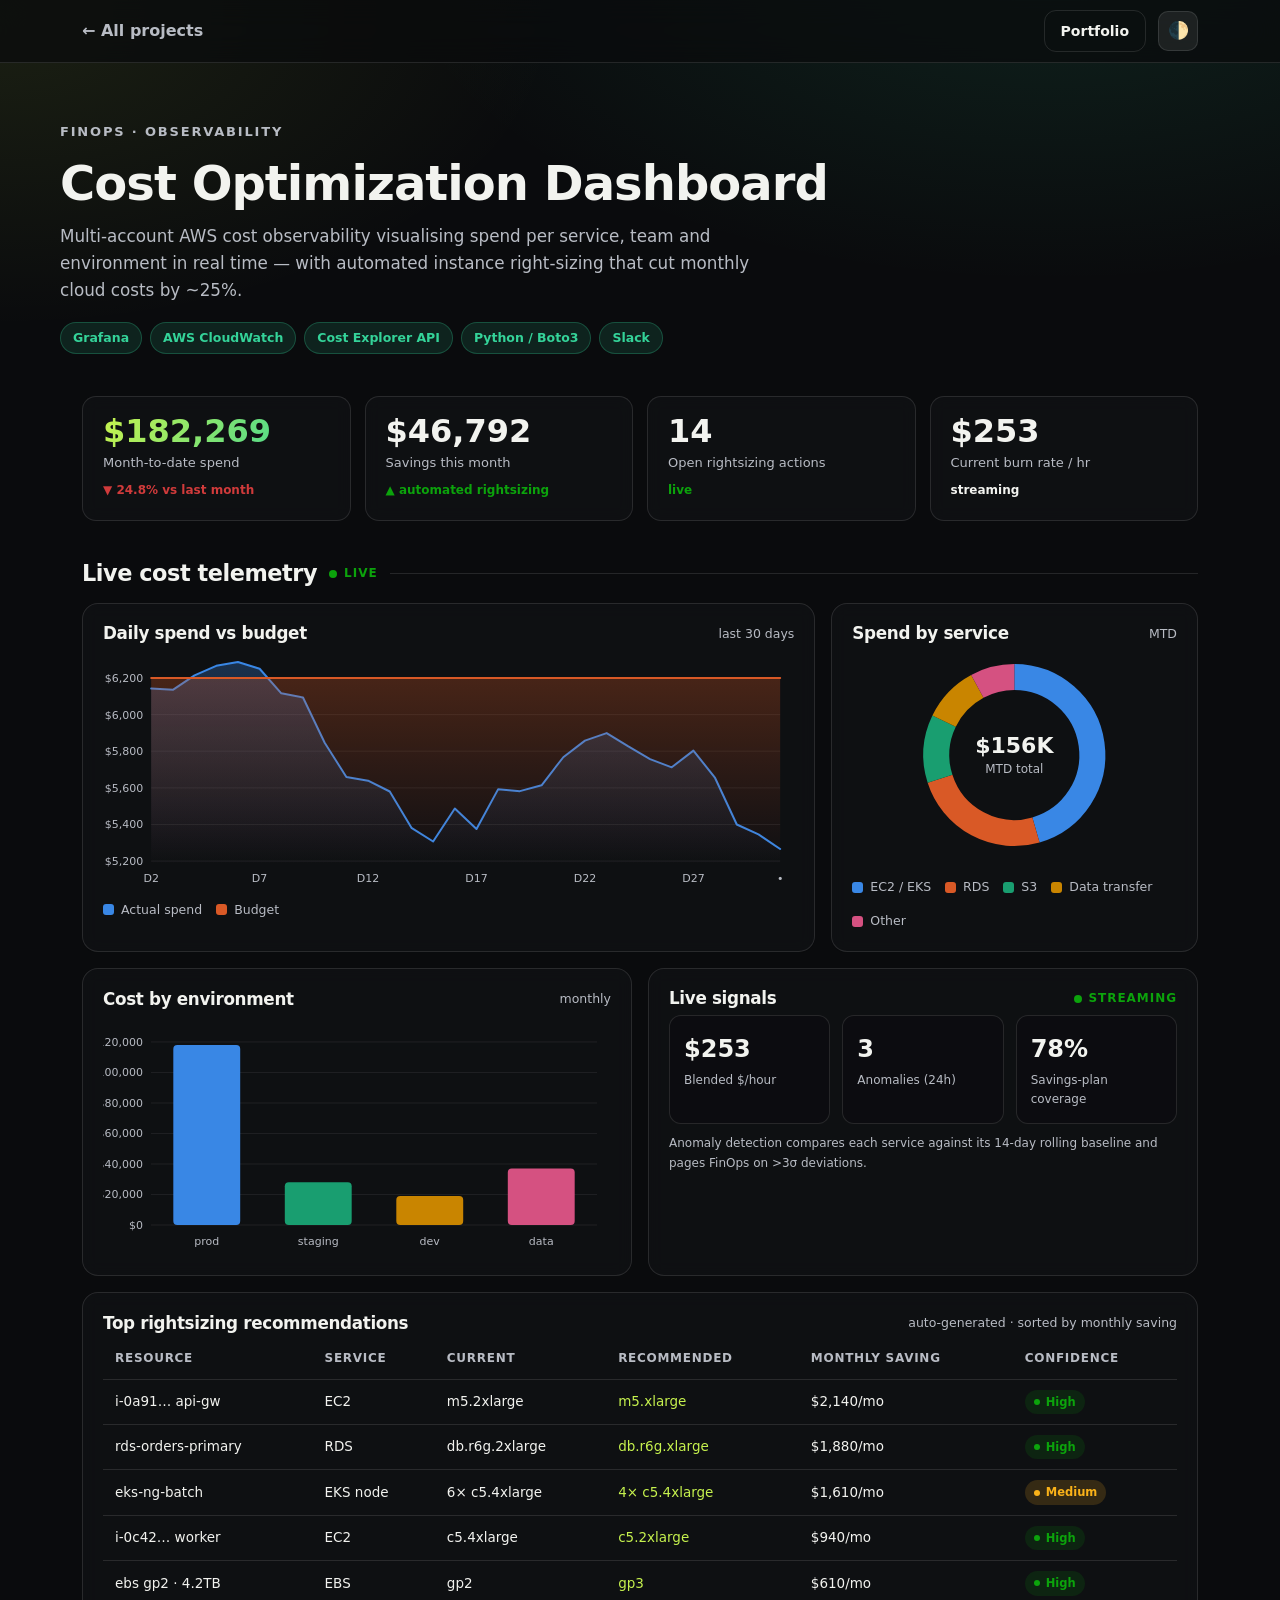
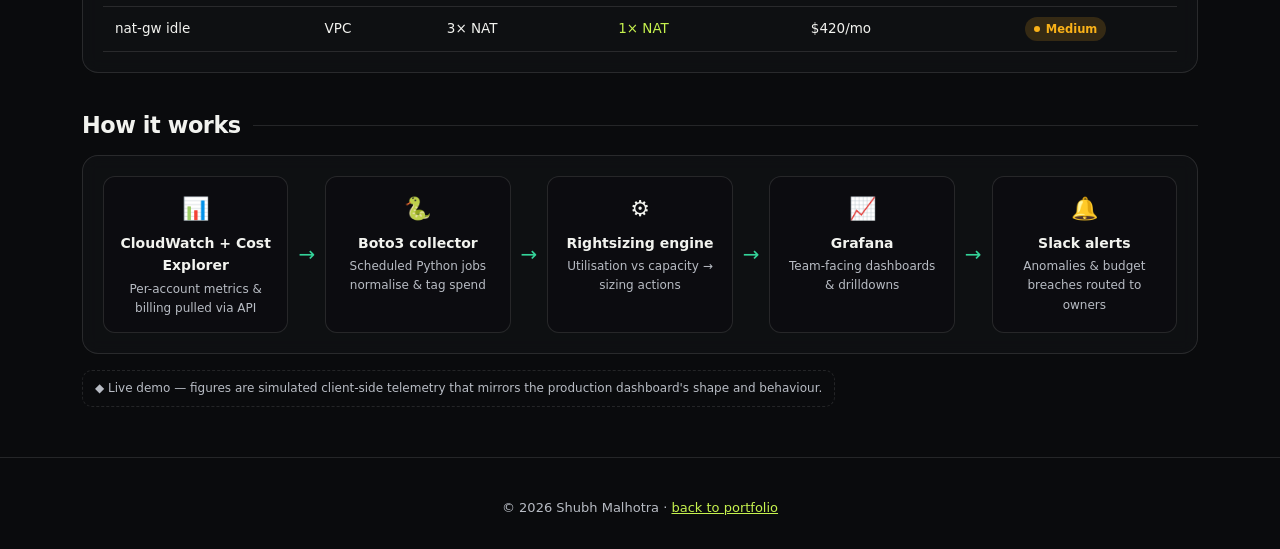
==== cost-optimisation/index.html @ b4caeeb5 "chore: add projects" ====
<!doctype html>
<html lang="en">
<head>
  <meta charset="utf-8" />
  <meta name="viewport" content="width=device-width,initial-scale=1" />
  <title>Cost Optimization Dashboard — Shubh Malhotra</title>
  <meta name="description" content="Multi-account AWS cost observability & automated rightsizing — live demo dashboard." />
  <link rel="icon" type="image/svg+xml" href="../favicon.svg" />
  <link rel="stylesheet" href="../base.css" />
  <link rel="stylesheet" href="../dashboard.css" />
  <script>(function(){document.documentElement.classList.add('js');try{if(localStorage.getItem('theme')==='light')document.documentElement.classList.add('light');}catch(e){}})();</script>
</head>
<body>
  <nav class="dash-nav">
    <div class="wrap">
      <a class="back-link" href="https://s3cretagent.github.io/portfolio/#projects">← All projects</a>
      <div class="right">
        <a class="btn btn-ghost" href="https://s3cretagent.github.io/portfolio/">Portfolio</a>
        <button id="themeToggle" aria-label="Toggle theme">🌓</button>
      </div>
    </div>
  </nav>

  <header class="dash-hero wrap">
    <p class="crumb">FinOps · Observability</p>
    <h1>Cost Optimization Dashboard</h1>
    <p class="lede">Multi-account AWS cost observability visualising spend per service, team and environment in real time — with automated instance right-sizing that cut monthly cloud costs by ~25%.</p>
    <div class="stack-pills"><span>Grafana</span><span>AWS CloudWatch</span><span>Cost Explorer API</span><span>Python / Boto3</span><span>Slack</span></div>
  </header>

  <section class="wrap">
    <div class="tiles">
      <div class="tile reveal"><div class="k grad" id="t-spend">$0</div><div class="lbl">Month-to-date spend</div><div class="delta down" id="t-spend-d">▼ 24.8% vs last month</div></div>
      <div class="tile reveal"><div class="k" id="t-save">$0</div><div class="lbl">Savings this month</div><div class="delta up">▲ automated rightsizing</div></div>
      <div class="tile reveal"><div class="k" id="t-recs">0</div><div class="lbl">Open rightsizing actions</div><div class="delta up" id="t-recs-d">live</div></div>
      <div class="tile reveal"><div class="k" id="t-burn">$0</div><div class="lbl">Current burn rate / hr</div><div class="delta" id="t-burn-d">live</div></div>
    </div>
  </section>

  <section class="wrap">
    <div class="section-h"><h2>Live cost telemetry</h2><span class="live"><span class="pip"></span>Live</span><span class="line"></span></div>
    <div class="grid g-3">
      <div class="panel reveal">
        <div class="panel-head"><h3>Daily spend vs budget</h3><span class="sub">last 30 days</span></div>
        <div id="c-trend"></div>
        <div class="legend"><span><i style="background:var(--s1)"></i>Actual spend</span><span><i style="background:var(--s2)"></i>Budget</span></div>
      </div>
      <div class="panel reveal">
        <div class="panel-head"><h3>Spend by service</h3><span class="sub">MTD</span></div>
        <div id="c-donut"></div>
        <div class="legend" id="donut-legend"></div>
      </div>
    </div>

    <div class="grid g-2" style="margin-top:16px">
      <div class="panel reveal">
        <div class="panel-head"><h3>Cost by environment</h3><span class="sub">monthly</span></div>
        <div id="c-bars"></div>
      </div>
      <div class="panel reveal">
        <div class="panel-head"><h3>Live signals</h3><span class="live"><span class="pip"></span>streaming</span></div>
        <div class="metrics" style="margin-top:6px">
          <div class="metric"><div class="mv" id="m-hr">$0</div><div class="ml">Blended $/hour</div></div>
          <div class="metric"><div class="mv" id="m-anom">0</div><div class="ml">Anomalies (24h)</div></div>
          <div class="metric"><div class="mv" id="m-cov">0%</div><div class="ml">Savings-plan coverage</div></div>
        </div>
        <p class="panel-note">Anomaly detection compares each service against its 14-day rolling baseline and pages FinOps on &gt;3σ deviations.</p>
      </div>
    </div>

    <div class="panel reveal" style="margin-top:16px">
      <div class="panel-head"><h3>Top rightsizing recommendations</h3><span class="sub">auto-generated · sorted by monthly saving</span></div>
      <div class="tbl-wrap">
        <table class="data">
          <thead><tr><th>Resource</th><th>Service</th><th>Current</th><th>Recommended</th><th>Monthly saving</th><th>Confidence</th></tr></thead>
          <tbody id="rec-body"></tbody>
        </table>
      </div>
    </div>
  </section>

  <section class="wrap">
    <div class="section-h"><h2>How it works</h2><span class="line"></span></div>
    <div class="panel reveal">
      <div class="flow">
        <div class="node"><div class="ico">📊</div><div class="nt">CloudWatch + Cost Explorer</div><div class="nd">Per-account metrics & billing pulled via API</div></div>
        <div class="arrow">→</div>
        <div class="node"><div class="ico">🐍</div><div class="nt">Boto3 collector</div><div class="nd">Scheduled Python jobs normalise & tag spend</div></div>
        <div class="arrow">→</div>
        <div class="node"><div class="ico">⚙️</div><div class="nt">Rightsizing engine</div><div class="nd">Utilisation vs capacity → sizing actions</div></div>
        <div class="arrow">→</div>
        <div class="node"><div class="ico">📈</div><div class="nt">Grafana</div><div class="nd">Team-facing dashboards & drilldowns</div></div>
        <div class="arrow">→</div>
        <div class="node"><div class="ico">🔔</div><div class="nt">Slack alerts</div><div class="nd">Anomalies & budget breaches routed to owners</div></div>
      </div>
    </div>
    <p style="margin-top:16px"><span class="demo-note">◆ Live demo — figures are simulated client-side telemetry that mirrors the production dashboard's shape and behaviour.</span></p>
  </section>

  <footer class="foot">© <span id="year"></span> Shubh Malhotra · <a href="https://s3cretagent.github.io/portfolio/" style="color:var(--accent)">back to portfolio</a></footer>

  <script src="../dashboard.js"></script>
  <script>
  (function () {
    const D = window.Dash; if (!D) return;
    // ---- daily spend trend (30d) ----
    const days = 30, labels = [], actual = [], budget = [];
    for (let i = 0; i < days; i++) {
      labels.push('D' + (i + 1));
      const base = 6050 + Math.sin(i / 3) * 320 - i * 22; // slight downward trend from optimisation
      actual.push(Math.round(base + (Math.random() - 0.5) * 260));
      budget.push(6200);
    }
    const trend = D.lineChart(document.getElementById('c-trend'), {
      labels, area: true, yfmt: D.fmt.usd,
      series: [ { name: 'Actual spend', color: D.css('--s1'), data: actual }, { name: 'Budget', color: D.css('--s2'), data: budget } ],
    });

    // ---- donut: spend by service ----
    const svc = [
      { label: 'EC2 / EKS', value: 71200, color: D.css('--s1') },
      { label: 'RDS', value: 38400, color: D.css('--s2') },
      { label: 'S3', value: 18900, color: D.css('--s3') },
      { label: 'Data transfer', value: 15600, color: D.css('--s4') },
      { label: 'Other', value: 12300, color: D.css('--s5') },
    ];
    const svcTotal = svc.reduce((a, s) => a + s.value, 0);
    D.donut(document.getElementById('c-donut'), svc, { v: '$' + (svcTotal / 1000).toFixed(0) + 'K', l: 'MTD total' });
    document.getElementById('donut-legend').innerHTML = svc.map((s) => `<span><i style="background:${s.color}"></i>${s.label}</span>`).join('');

    // ---- bars: cost by environment ----
    D.barChart(document.getElementById('c-bars'), { yfmt: D.fmt.usd, data: [
      { label: 'prod', value: 118000, color: D.css('--s1') }, { label: 'staging', value: 28000, color: D.css('--s3') },
      { label: 'dev', value: 19000, color: D.css('--s4') }, { label: 'data', value: 37000, color: D.css('--s5') },
    ] });

    // ---- recommendations table ----
    const recs = [
      ['i-0a91… api-gw', 'EC2', 'm5.2xlarge', 'm5.xlarge', 2140, 'ok', 'High'],
      ['rds-orders-primary', 'RDS', 'db.r6g.2xlarge', 'db.r6g.xlarge', 1880, 'ok', 'High'],
      ['eks-ng-batch', 'EKS node', '6× c5.4xlarge', '4× c5.4xlarge', 1610, 'warn', 'Medium'],
      ['i-0c42… worker', 'EC2', 'c5.4xlarge', 'c5.2xlarge', 940, 'ok', 'High'],
      ['ebs gp2 · 4.2TB', 'EBS', 'gp2', 'gp3', 610, 'ok', 'High'],
      ['nat-gw idle', 'VPC', '3× NAT', '1× NAT', 420, 'warn', 'Medium'],
    ];
    document.getElementById('rec-body').innerHTML = recs.map((r) =>
      `<tr><td>${r[0]}</td><td>${r[1]}</td><td>${r[2]}</td><td style="color:var(--accent)">${r[3]}</td><td>$${r[4].toLocaleString()}/mo</td><td><span class="pill ${r[5]}"><span class="d"></span>${r[6]}</span></td></tr>`).join('');

    // ---- hero tiles + live ----
    D.countUp(document.getElementById('t-spend'), 182300, 1500, D.fmt.usd);
    D.countUp(document.getElementById('t-save'), 46800, 1500, D.fmt.usd);
    document.getElementById('t-recs').textContent = recs.length + 8;
    let burn = 251, hr = 251, anom = 3, cov = 78, mtd = 182300;
    D.every(2200, () => {
      burn = D.drift(burn, 12, 228, 274); document.getElementById('t-burn').textContent = '$' + burn.toFixed(0);
      document.getElementById('m-hr').textContent = '$' + burn.toFixed(0);
      hr = burn; if (Math.random() < 0.18) anom = D.clamp(anom + (Math.random() < 0.5 ? 1 : -1), 0, 9);
      document.getElementById('m-anom').textContent = anom;
      cov = D.drift(cov, 1.2, 74, 83); document.getElementById('m-cov').textContent = cov.toFixed(0) + '%';
      mtd += burn * 0.6; document.getElementById('t-spend').textContent = D.fmt.usd(mtd);
      // push a new trend point occasionally
      const s = trend.state; s.actual;
      const a = s.series[0].data; a.push(D.clamp(a[a.length - 1] + (Math.random() - 0.5) * 260, 5200, 6400)); a.shift();
      s.labels.push('•'); s.labels.shift(); trend.update({});
    });
    document.getElementById('t-burn-d').textContent = 'streaming';
  })();
  </script>
</body>
</html>
---- base.css ----
/* =========================================================
   Base design tokens for the projects site (self-contained,
   mirrors the portfolio's Ink & Lime system).
   ========================================================= */
:root {
  --bg: #0a0b0d;
  --bg-soft: #131418;
  --surface: rgba(17, 19, 22, 0.62);
  --surface-2: rgba(255, 255, 255, 0.08);
  --border: rgba(255, 255, 255, 0.11);
  --text: #f2f3ef;
  --muted: #b8bcc4;
  --accent: #c6f24e;
  --accent2: #34d399;
  --accent3: #6ee7b7;
  --grad: linear-gradient(120deg, #c6f24e, #34d399);
  --ring: rgba(198, 242, 78, 0.45);
  --ink: #0a0b0d;
  --radius: 16px;
  color-scheme: dark;
}
html.light {
  --bg: #f4f5ef;
  --bg-soft: #ffffff;
  --surface: rgba(16, 24, 16, 0.03);
  --surface-2: rgba(16, 24, 16, 0.055);
  --border: rgba(16, 24, 16, 0.11);
  --text: #14160f;
  --muted: #5b6157;
  --accent: #3f9a34;
  --accent2: #0e7a5f;
  --accent3: #0e7a5f;
  --grad: linear-gradient(120deg, #3fa34d, #0e7a5f);
  --ring: rgba(63, 163, 77, 0.30);
  --ink: #f4f5ef;
  color-scheme: light;
}

* { box-sizing: border-box; }
html { scroll-behavior: smooth; }
body {
  margin: 0;
  background: var(--bg);
  color: var(--text);
  font-family: Inter, ui-sans-serif, system-ui, -apple-system, "Segoe UI", Roboto, "Helvetica Neue", Arial, sans-serif;
  line-height: 1.6;
  -webkit-font-smoothing: antialiased;
  -moz-osx-font-smoothing: grayscale;
}
a { color: inherit; }
h1, h2, h3, h4 { line-height: 1.15; letter-spacing: -0.02em; }

.grad-text {
  background: linear-gradient(120deg, var(--accent), var(--accent2), var(--accent3), var(--accent));
  background-size: 250% 100%;
  -webkit-background-clip: text; background-clip: text; -webkit-text-fill-color: transparent;
  animation: sheen 7s ease-in-out infinite;
}
@keyframes sheen { 0%, 100% { background-position: 0% 50%; } 50% { background-position: 100% 50%; } }

.btn {
  display: inline-flex; align-items: center; justify-content: center; gap: 8px;
  padding: 9px 16px; border-radius: 12px; font-weight: 600; font-size: 14px;
  text-decoration: none; border: 1px solid var(--border); background: var(--surface-2);
  color: var(--text); cursor: pointer;
  transition: transform 0.18s ease, box-shadow 0.25s ease, background 0.25s ease, border-color 0.25s ease;
}
.btn:hover { transform: translateY(-2px); }
.btn-primary { background: var(--grad); color: var(--ink); border: none; box-shadow: 0 8px 24px var(--ring); }
.btn-ghost { background: transparent; }
.btn-ghost:hover { border-color: var(--accent); color: var(--accent); }

#themeToggle {
  width: 40px; height: 40px; display: grid; place-items: center;
  background: var(--surface-2); border: 1px solid var(--border); border-radius: 10px;
  font-size: 17px; cursor: pointer; transition: transform 0.2s ease;
}
#themeToggle:hover { transform: scale(1.06); }

/* reveal */
html.js .reveal { opacity: 0; transform: translateY(22px); transition: opacity 0.7s cubic-bezier(0.2,0.7,0.2,1), transform 0.7s cubic-bezier(0.2,0.7,0.2,1); }
html.js .reveal.in { opacity: 1; transform: none; }

@media (prefers-reduced-motion: reduce) {
  html.js .reveal { opacity: 1; transform: none; transition: none; }
  .grad-text { animation: none; }
  * { scroll-behavior: auto; }
}
---- dashboard.css ----
/* =========================================================
   Project dashboard pages — shared styles
   (relies on ../styles.css for the base design tokens)
   ========================================================= */

body {
  overflow-x: hidden;
  background:
    radial-gradient(1100px 560px at 82% -6%, color-mix(in srgb, var(--accent2) 12%, transparent), transparent 60%),
    radial-gradient(900px 500px at 0% 2%, color-mix(in srgb, var(--accent) 9%, transparent), transparent 62%),
    var(--bg);
  background-attachment: fixed;
}

/* chart series palette (validated for dark & light) */
:root {
  --s1: #3987e5; --s2: #d95926; --s3: #199e70; --s4: #c98500; --s5: #d55181;
  --ok: #0ca30c; --warn: #fab219; --crit: #d03b3b;
  --grid: rgba(255, 255, 255, 0.07);
  --axis: rgba(255, 255, 255, 0.30);
  --panel: rgba(17, 19, 22, 0.72);
}
html.light {
  --s1: #2a78d6; --s2: #eb6834; --s3: #1baf7a; --s4: #eda100; --s5: #e87ba4;
  --ok: #0ca30c; --warn: #fab219; --crit: #d03b3b;
  --grid: rgba(16, 24, 16, 0.10);
  --axis: rgba(16, 24, 16, 0.35);
  --panel: rgba(255, 255, 255, 0.82);
}

.wrap { max-width: 1160px; margin: 0 auto; padding: 0 22px; }

/* ---- top bar ---- */
.dash-nav {
  position: sticky; top: 0; z-index: 100;
  backdrop-filter: blur(14px); -webkit-backdrop-filter: blur(14px);
  background: color-mix(in srgb, var(--bg) 74%, transparent);
  border-bottom: 1px solid var(--border);
}
.dash-nav .wrap { display: flex; align-items: center; justify-content: space-between; height: 62px; }
.back-link { display: inline-flex; align-items: center; gap: 8px; text-decoration: none; color: var(--muted); font-weight: 600; transition: color 0.2s; }
.back-link:hover { color: var(--text); }
.dash-nav .right { display: flex; align-items: center; gap: 12px; }

/* ---- hero ---- */
.dash-hero { padding: 46px 0 8px; }
.crumb { color: var(--muted); font-size: 13px; letter-spacing: 0.14em; text-transform: uppercase; font-weight: 700; }
.dash-hero h1 { font-size: clamp(1.9rem, 4.6vw, 3rem); margin: 10px 0 12px; letter-spacing: -0.02em; }
.dash-hero .lede { color: var(--muted); max-width: 68ch; font-size: 1.05rem; margin: 0 0 18px; }
.stack-pills { display: flex; flex-wrap: wrap; gap: 8px; margin-bottom: 8px; }
.stack-pills span {
  font-size: 12.5px; font-weight: 600; padding: 5px 12px; border-radius: 999px;
  color: var(--accent2); background: color-mix(in srgb, var(--accent2) 12%, transparent);
  border: 1px solid color-mix(in srgb, var(--accent2) 26%, transparent);
}

/* ---- stat tiles (hero numbers) ---- */
.tiles { display: grid; grid-template-columns: repeat(4, 1fr); gap: 14px; margin: 26px 0; }
.tile { background: var(--panel); border: 1px solid var(--border); border-radius: 14px; padding: 18px 20px; backdrop-filter: blur(8px); }
.tile .k { font-size: clamp(1.5rem, 3vw, 2rem); font-weight: 800; line-height: 1; }
.tile .k.grad { background: var(--grad); -webkit-background-clip: text; background-clip: text; -webkit-text-fill-color: transparent; }
.tile .lbl { color: var(--muted); font-size: 13px; margin-top: 6px; }
.tile .delta { font-size: 12px; font-weight: 700; margin-top: 8px; display: inline-flex; align-items: center; gap: 4px; }
.delta.up { color: var(--ok); } .delta.down { color: var(--crit); }

/* ---- panels ---- */
.grid { display: grid; gap: 16px; }
.g-2 { grid-template-columns: 1fr 1fr; }
.g-3 { grid-template-columns: 2fr 1fr; }
.panel {
  background: var(--panel); border: 1px solid var(--border); border-radius: 16px;
  padding: 20px; backdrop-filter: blur(8px); min-width: 0;
}
.panel-head { display: flex; align-items: center; justify-content: space-between; gap: 10px; margin-bottom: 6px; }
.panel-head h3 { margin: 0; font-size: 1.05rem; }
.panel-head .sub { color: var(--muted); font-size: 12.5px; }
.panel-note { color: var(--muted); font-size: 12px; margin: 10px 0 0; }

.section-h { display: flex; align-items: center; gap: 12px; margin: 40px 0 16px; }
.section-h h2 { margin: 0; font-size: 1.4rem; letter-spacing: -0.02em; }
.section-h .line { flex: 1; height: 1px; background: var(--border); }

/* ---- live badge ---- */
.live { display: inline-flex; align-items: center; gap: 7px; font-size: 12px; font-weight: 700; color: var(--ok); text-transform: uppercase; letter-spacing: 0.08em; }
.live .pip { width: 8px; height: 8px; border-radius: 50%; background: var(--ok); box-shadow: 0 0 0 0 var(--ok); animation: livepulse 1.8s infinite; }
@keyframes livepulse { 0% { box-shadow: 0 0 0 0 color-mix(in srgb, var(--ok) 70%, transparent); } 70% { box-shadow: 0 0 0 8px transparent; } 100% { box-shadow: 0 0 0 0 transparent; } }

/* ---- metric strip ---- */
.metrics { display: grid; grid-template-columns: repeat(3, 1fr); gap: 12px; }
.metric { background: color-mix(in srgb, var(--bg) 40%, transparent); border: 1px solid var(--border); border-radius: 12px; padding: 14px; }
.metric .mv { font-size: 1.5rem; font-weight: 800; font-variant-numeric: tabular-nums; }
.metric .ml { color: var(--muted); font-size: 12px; margin-top: 3px; }

/* ---- charts ---- */
.chart { width: 100%; display: block; }
.chart-wrap { position: relative; }
.legend { display: flex; flex-wrap: wrap; gap: 14px; margin-top: 10px; }
.legend span { display: inline-flex; align-items: center; gap: 7px; font-size: 12.5px; color: var(--muted); }
.legend i { width: 11px; height: 11px; border-radius: 3px; display: inline-block; }
.tip {
  position: absolute; pointer-events: none; z-index: 5; opacity: 0; transform: translate(-50%, -120%);
  background: color-mix(in srgb, var(--bg-soft) 92%, transparent); border: 1px solid var(--border);
  border-radius: 10px; padding: 8px 11px; font-size: 12px; white-space: nowrap;
  box-shadow: 0 10px 30px rgba(0,0,0,0.4); transition: opacity 0.12s;
}
.tip b { font-variant-numeric: tabular-nums; }

/* ---- data table ---- */
.tbl-wrap { overflow-x: auto; }
table.data { width: 100%; border-collapse: collapse; font-size: 13.5px; }
table.data th, table.data td { text-align: left; padding: 10px 12px; border-bottom: 1px solid var(--border); white-space: nowrap; }
table.data th { color: var(--muted); font-weight: 600; font-size: 12px; text-transform: uppercase; letter-spacing: 0.06em; }
table.data td { font-variant-numeric: tabular-nums; }
table.data tr:hover td { background: color-mix(in srgb, var(--accent) 6%, transparent); }
.pill { display: inline-flex; align-items: center; gap: 6px; padding: 3px 9px; border-radius: 999px; font-size: 11.5px; font-weight: 700; }
.pill.ok { color: var(--ok); background: color-mix(in srgb, var(--ok) 14%, transparent); }
.pill.warn { color: var(--warn); background: color-mix(in srgb, var(--warn) 16%, transparent); }
.pill.crit { color: var(--crit); background: color-mix(in srgb, var(--crit) 15%, transparent); }
.pill .d { width: 6px; height: 6px; border-radius: 50%; background: currentColor; }

/* ---- architecture flow ---- */
.flow { display: flex; flex-wrap: wrap; align-items: stretch; gap: 10px; }
.node {
  flex: 1 1 150px; background: color-mix(in srgb, var(--bg) 40%, transparent);
  border: 1px solid var(--border); border-radius: 12px; padding: 14px; text-align: center;
}
.node .ico { font-size: 22px; }
.node .nt { font-weight: 700; margin-top: 6px; font-size: 14px; }
.node .nd { color: var(--muted); font-size: 12px; margin-top: 3px; }
.arrow { display: flex; align-items: center; color: var(--accent2); font-size: 20px; }

/* ---- cluster grid (k8s page) ---- */
.cluster-grid { display: grid; grid-template-columns: repeat(auto-fill, minmax(96px, 1fr)); gap: 8px; }
.cnode { border: 1px solid var(--border); border-radius: 10px; padding: 10px; text-align: center; background: color-mix(in srgb, var(--bg) 40%, transparent); transition: transform 0.15s, border-color 0.2s; cursor: default; }
.cnode:hover { transform: translateY(-2px); border-color: color-mix(in srgb, var(--accent) 40%, var(--border)); }
.cnode .cid { font-size: 12px; font-weight: 700; }
.cnode .cst { font-size: 10.5px; margin-top: 4px; }
.cnode .bar { height: 4px; border-radius: 2px; background: var(--border); margin-top: 8px; overflow: hidden; }
.cnode .bar i { display: block; height: 100%; background: var(--s3); }

/* ---- log stream ---- */
.logs { font-family: ui-monospace, SFMono-Regular, Menlo, monospace; font-size: 12px; line-height: 1.7; max-height: 220px; overflow: hidden; }
.logs .ln { display: flex; gap: 10px; opacity: 0; animation: logIn 0.3s forwards; }
.logs .t { color: var(--muted); }
.logs .lv { font-weight: 700; }
.logs .lv.info { color: var(--s1); } .logs .lv.ok { color: var(--ok); } .logs .lv.warn { color: var(--warn); }
@keyframes logIn { from { opacity: 0; transform: translateY(6px); } to { opacity: 1; transform: none; } }

.foot { text-align: center; color: var(--muted); font-size: 13px; padding: 40px 0 30px; border-top: 1px solid var(--border); margin-top: 50px; }
.demo-note { font-size: 12px; color: var(--muted); border: 1px dashed var(--border); border-radius: 10px; padding: 8px 12px; display: inline-flex; align-items: center; gap: 8px; }

@media (max-width: 860px) {
  .tiles { grid-template-columns: repeat(2, 1fr); }
  .g-2, .g-3 { grid-template-columns: 1fr; }
  .metrics { grid-template-columns: 1fr; }
  .arrow { transform: rotate(90deg); }
}
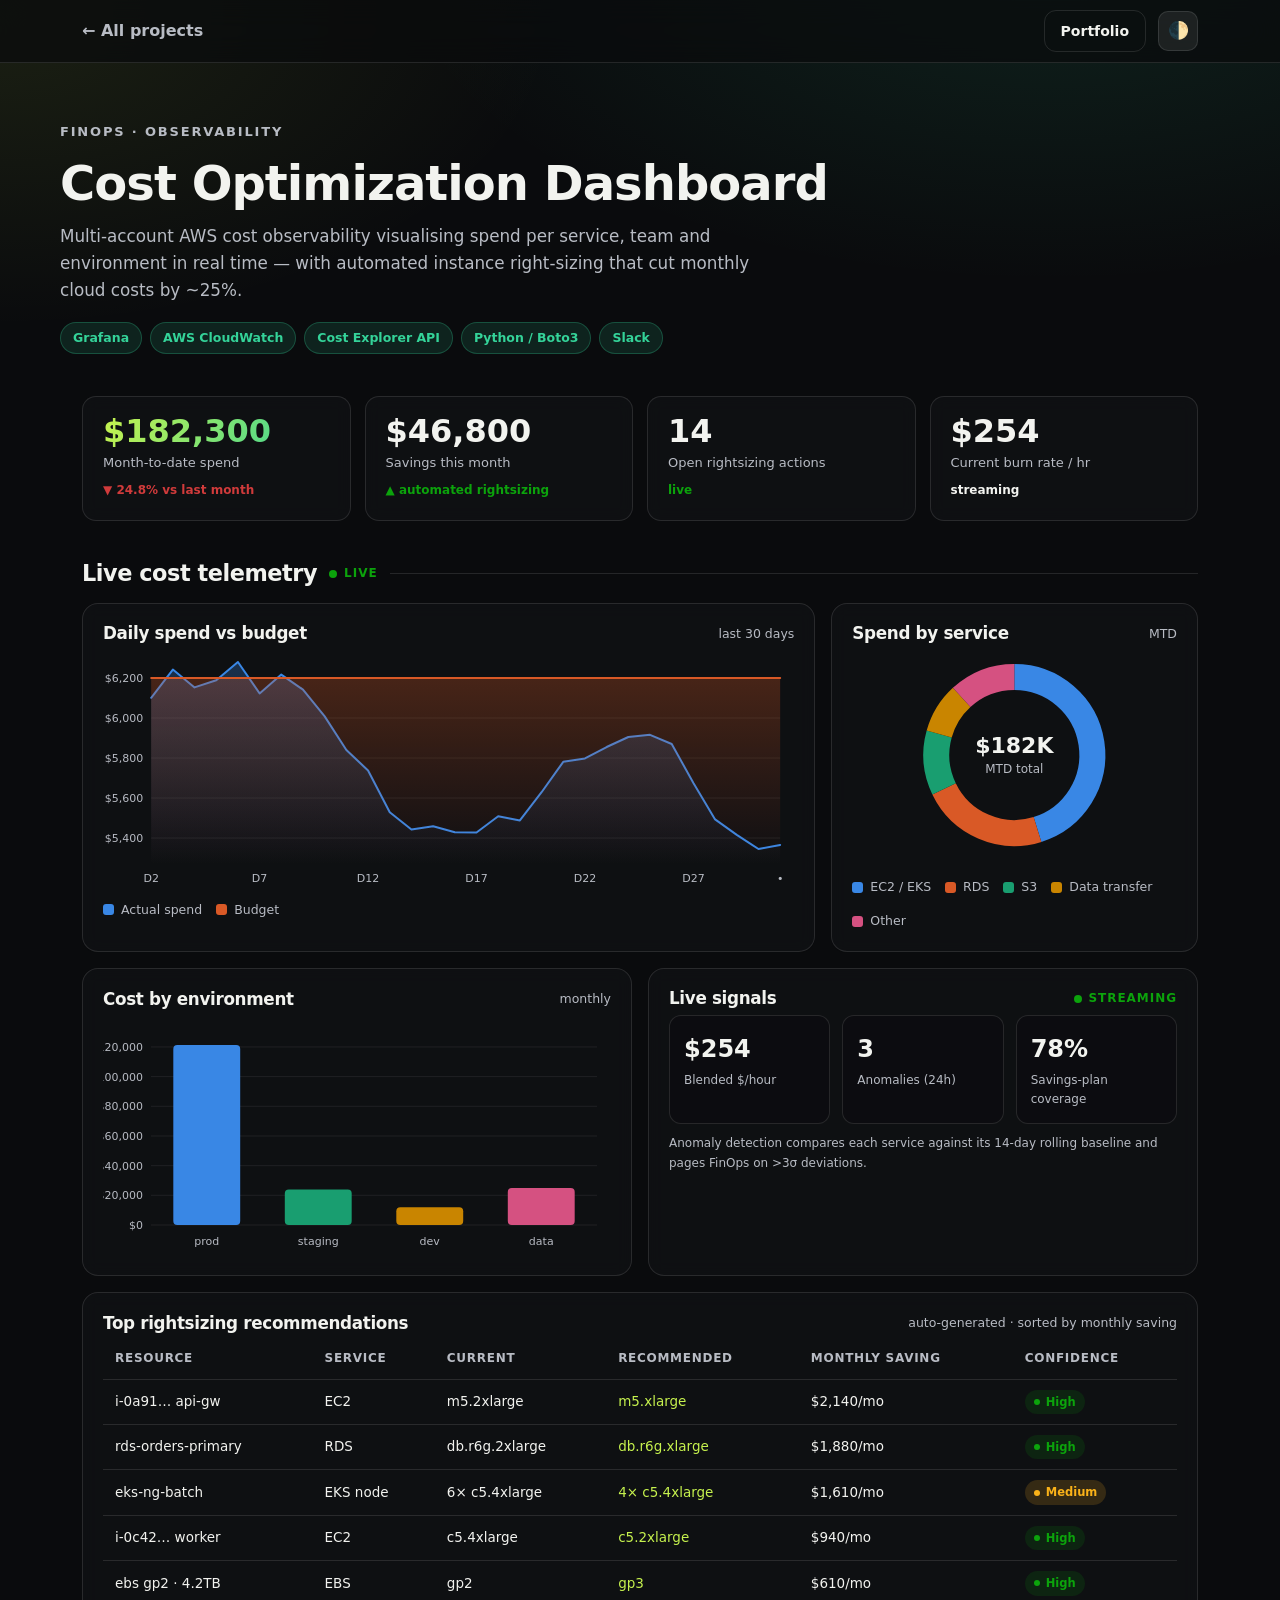
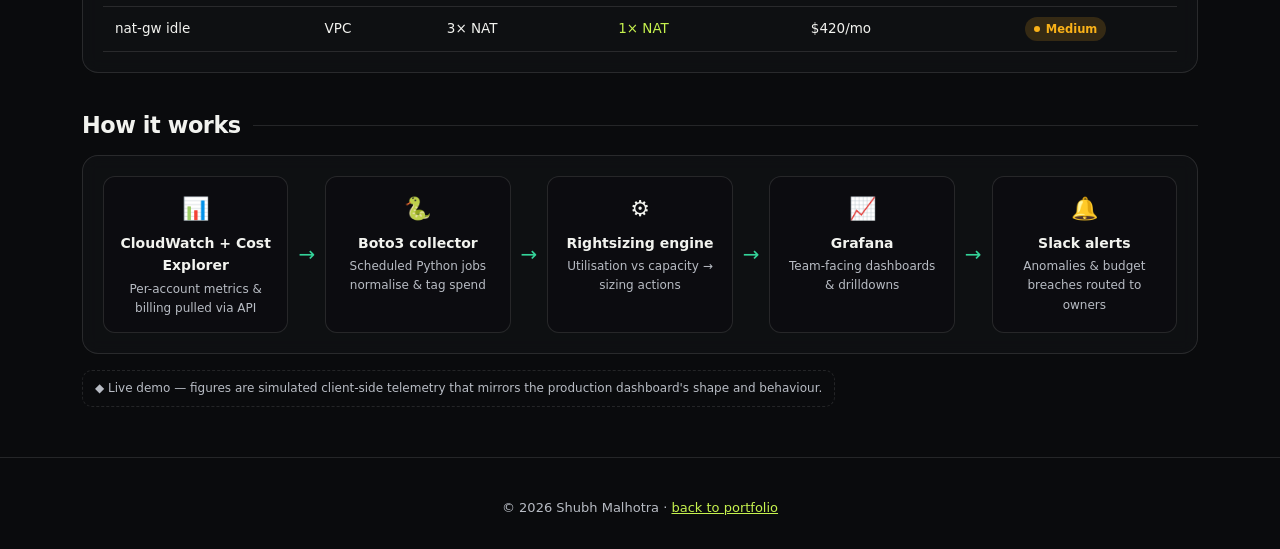
==== commit 91e0577f: "feat: diverse production-grade cluster fleet; reconcile cost figures" ====
--- a/cost-optimisation/index.html
+++ b/cost-optimisation/index.html
@@ -116,22 +116,22 @@
       series: [ { name: 'Actual spend', color: D.css('--s1'), data: actual }, { name: 'Budget', color: D.css('--s2'), data: budget } ],
     });
 
-    // ---- donut: spend by service ----
+    // ---- donut: spend by service (sums to MTD ~$182K) ----
     const svc = [
-      { label: 'EC2 / EKS', value: 71200, color: D.css('--s1') },
-      { label: 'RDS', value: 38400, color: D.css('--s2') },
-      { label: 'S3', value: 18900, color: D.css('--s3') },
-      { label: 'Data transfer', value: 15600, color: D.css('--s4') },
-      { label: 'Other', value: 12300, color: D.css('--s5') },
+      { label: 'EC2 / EKS', value: 82400, color: D.css('--s1') },
+      { label: 'RDS', value: 41300, color: D.css('--s2') },
+      { label: 'S3', value: 20900, color: D.css('--s3') },
+      { label: 'Data transfer', value: 16200, color: D.css('--s4') },
+      { label: 'Other', value: 21500, color: D.css('--s5') },
     ];
-    const svcTotal = svc.reduce((a, s) => a + s.value, 0);
+    const svcTotal = svc.reduce((a, s) => a + s.value, 0); // 182,300
     D.donut(document.getElementById('c-donut'), svc, { v: '$' + (svcTotal / 1000).toFixed(0) + 'K', l: 'MTD total' });
     document.getElementById('donut-legend').innerHTML = svc.map((s) => `<span><i style="background:${s.color}"></i>${s.label}</span>`).join('');
 
-    // ---- bars: cost by environment ----
+    // ---- bars: cost by environment (also sums to MTD ~$182K) ----
     D.barChart(document.getElementById('c-bars'), { yfmt: D.fmt.usd, data: [
-      { label: 'prod', value: 118000, color: D.css('--s1') }, { label: 'staging', value: 28000, color: D.css('--s3') },
-      { label: 'dev', value: 19000, color: D.css('--s4') }, { label: 'data', value: 37000, color: D.css('--s5') },
+      { label: 'prod', value: 121300, color: D.css('--s1') }, { label: 'staging', value: 24000, color: D.css('--s3') },
+      { label: 'dev', value: 12000, color: D.css('--s4') }, { label: 'data', value: 25000, color: D.css('--s5') },
     ] });
 
     // ---- recommendations table ----
--- a/dashboard.css
+++ b/dashboard.css
@@ -130,13 +130,27 @@
 .arrow { display: flex; align-items: center; color: var(--accent2); font-size: 20px; }
 
 /* ---- cluster grid (k8s page) ---- */
-.cluster-grid { display: grid; grid-template-columns: repeat(auto-fill, minmax(96px, 1fr)); gap: 8px; }
-.cnode { border: 1px solid var(--border); border-radius: 10px; padding: 10px; text-align: center; background: color-mix(in srgb, var(--bg) 40%, transparent); transition: transform 0.15s, border-color 0.2s; cursor: default; }
+.cluster-grid { display: grid; grid-template-columns: repeat(auto-fill, minmax(168px, 1fr)); gap: 10px; }
+.cnode { border: 1px solid var(--border); border-radius: 12px; padding: 12px 13px; background: color-mix(in srgb, var(--bg) 40%, transparent); transition: transform 0.15s, border-color 0.2s; cursor: default; }
 .cnode:hover { transform: translateY(-2px); border-color: color-mix(in srgb, var(--accent) 40%, var(--border)); }
-.cnode .cid { font-size: 12px; font-weight: 700; }
-.cnode .cst { font-size: 10.5px; margin-top: 4px; }
-.cnode .bar { height: 4px; border-radius: 2px; background: var(--border); margin-top: 8px; overflow: hidden; }
-.cnode .bar i { display: block; height: 100%; background: var(--s3); }
+.cn-head { display: flex; align-items: center; justify-content: space-between; gap: 6px; }
+.cnode .cid { font-size: 12.5px; font-weight: 800; letter-spacing: -0.01em; }
+.env { font-size: 9.5px; font-weight: 800; text-transform: uppercase; letter-spacing: 0.05em; padding: 2px 7px; border-radius: 6px; flex: none; }
+.env.prod { color: #4c93ea; background: color-mix(in srgb, #3987e5 18%, transparent); }
+.env.stg  { color: #d99a2b; background: color-mix(in srgb, #c98500 20%, transparent); }
+.env.dev  { color: #2bbd88; background: color-mix(in srgb, #199e70 18%, transparent); }
+.env.data { color: #e06e97; background: color-mix(in srgb, #d55181 18%, transparent); }
+.env.ml   { color: #a394f0; background: color-mix(in srgb, #9085e9 20%, transparent); }
+.cn-meta { color: var(--muted); font-size: 11.5px; margin-top: 6px; font-variant-numeric: tabular-nums; }
+.cn-meta .dot { opacity: 0.45; margin: 0 2px; }
+.cnode .bar { height: 5px; border-radius: 3px; background: var(--border); margin-top: 10px; overflow: hidden; }
+.cnode .bar i { display: block; height: 100%; background: var(--s3); transition: width 0.6s ease, background 0.3s ease; }
+.cn-foot { display: flex; align-items: center; justify-content: space-between; margin-top: 8px; }
+.cn-util { font-size: 11px; color: var(--muted); font-variant-numeric: tabular-nums; }
+.cn-status { font-size: 10.5px; font-weight: 700; display: inline-flex; align-items: center; gap: 5px; }
+.cn-status .d { width: 6px; height: 6px; border-radius: 50%; }
+.cn-status.ok { color: var(--ok); } .cn-status.ok .d { background: var(--ok); }
+.cn-status.warn { color: var(--warn); } .cn-status.warn .d { background: var(--warn); }
 
 /* ---- log stream ---- */
 .logs { font-family: ui-monospace, SFMono-Regular, Menlo, monospace; font-size: 12px; line-height: 1.7; max-height: 220px; overflow: hidden; }
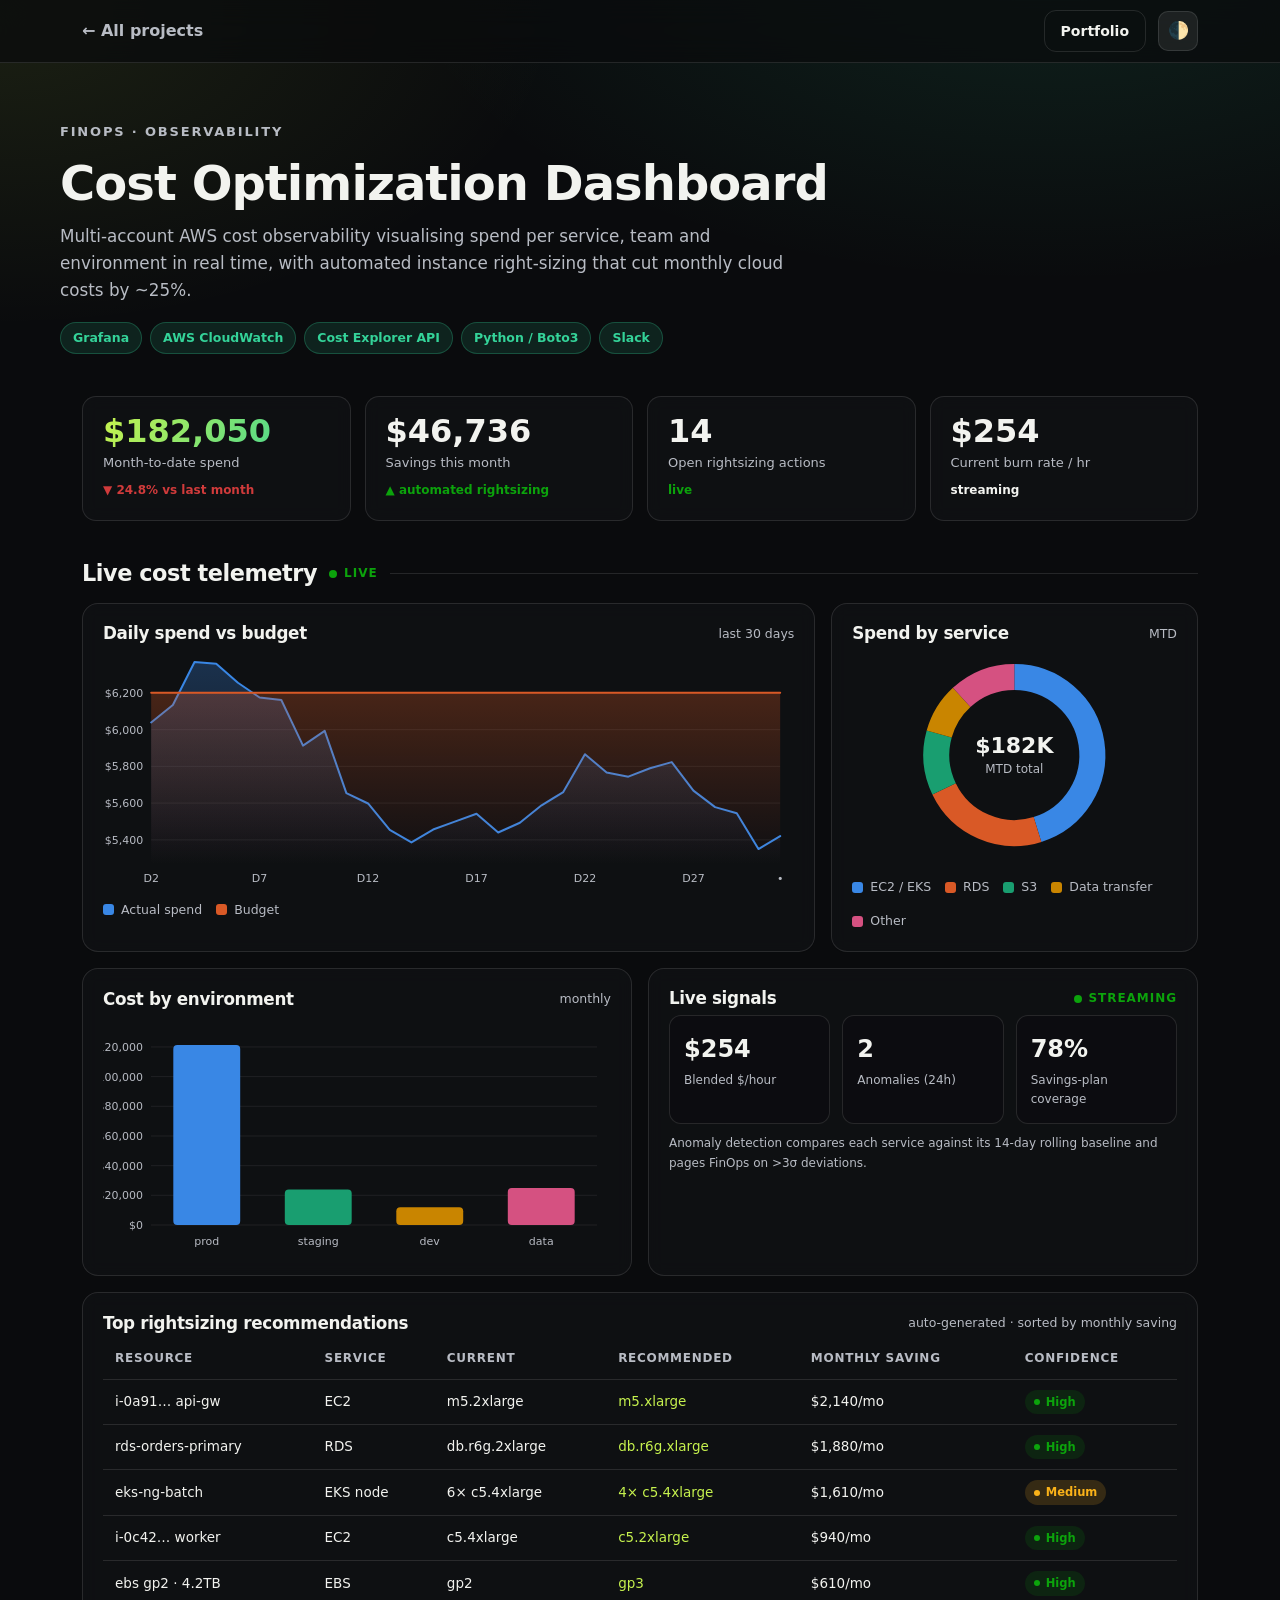
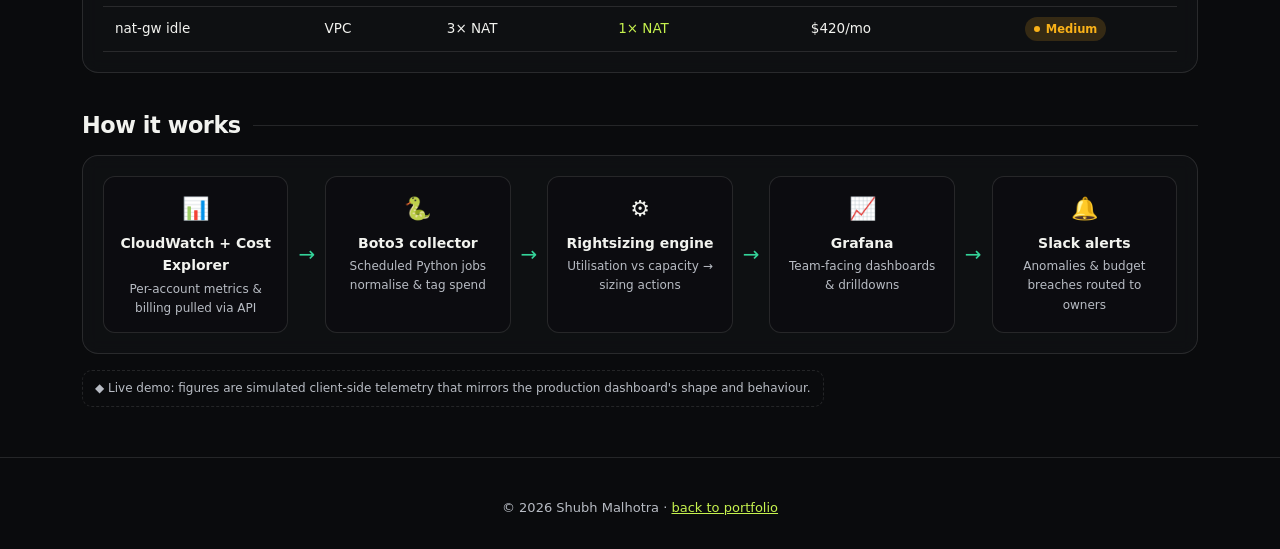
==== commit 5f028239: "chore: tidy the dashboards" ====
--- a/cost-optimisation/index.html
+++ b/cost-optimisation/index.html
@@ -3,8 +3,8 @@
 <head>
   <meta charset="utf-8" />
   <meta name="viewport" content="width=device-width,initial-scale=1" />
-  <title>Cost Optimization Dashboard — Shubh Malhotra</title>
-  <meta name="description" content="Multi-account AWS cost observability & automated rightsizing — live demo dashboard." />
+  <title>Cost Optimization Dashboard · Shubh Malhotra</title>
+  <meta name="description" content="Multi-account AWS cost observability and automated rightsizing. Live demo dashboard." />
   <link rel="icon" type="image/svg+xml" href="../favicon.svg" />
   <link rel="stylesheet" href="../base.css" />
   <link rel="stylesheet" href="../dashboard.css" />
@@ -24,7 +24,7 @@
   <header class="dash-hero wrap">
     <p class="crumb">FinOps · Observability</p>
     <h1>Cost Optimization Dashboard</h1>
-    <p class="lede">Multi-account AWS cost observability visualising spend per service, team and environment in real time — with automated instance right-sizing that cut monthly cloud costs by ~25%.</p>
+    <p class="lede">Multi-account AWS cost observability visualising spend per service, team and environment in real time, with automated instance right-sizing that cut monthly cloud costs by ~25%.</p>
     <div class="stack-pills"><span>Grafana</span><span>AWS CloudWatch</span><span>Cost Explorer API</span><span>Python / Boto3</span><span>Slack</span></div>
   </header>
 
@@ -94,7 +94,7 @@
         <div class="node"><div class="ico">🔔</div><div class="nt">Slack alerts</div><div class="nd">Anomalies & budget breaches routed to owners</div></div>
       </div>
     </div>
-    <p style="margin-top:16px"><span class="demo-note">◆ Live demo — figures are simulated client-side telemetry that mirrors the production dashboard's shape and behaviour.</span></p>
+    <p style="margin-top:16px"><span class="demo-note">◆ Live demo: figures are simulated client-side telemetry that mirrors the production dashboard's shape and behaviour.</span></p>
   </section>
 
   <footer class="foot">© <span id="year"></span> Shubh Malhotra · <a href="https://s3cretagent.github.io/portfolio/" style="color:var(--accent)">back to portfolio</a></footer>
